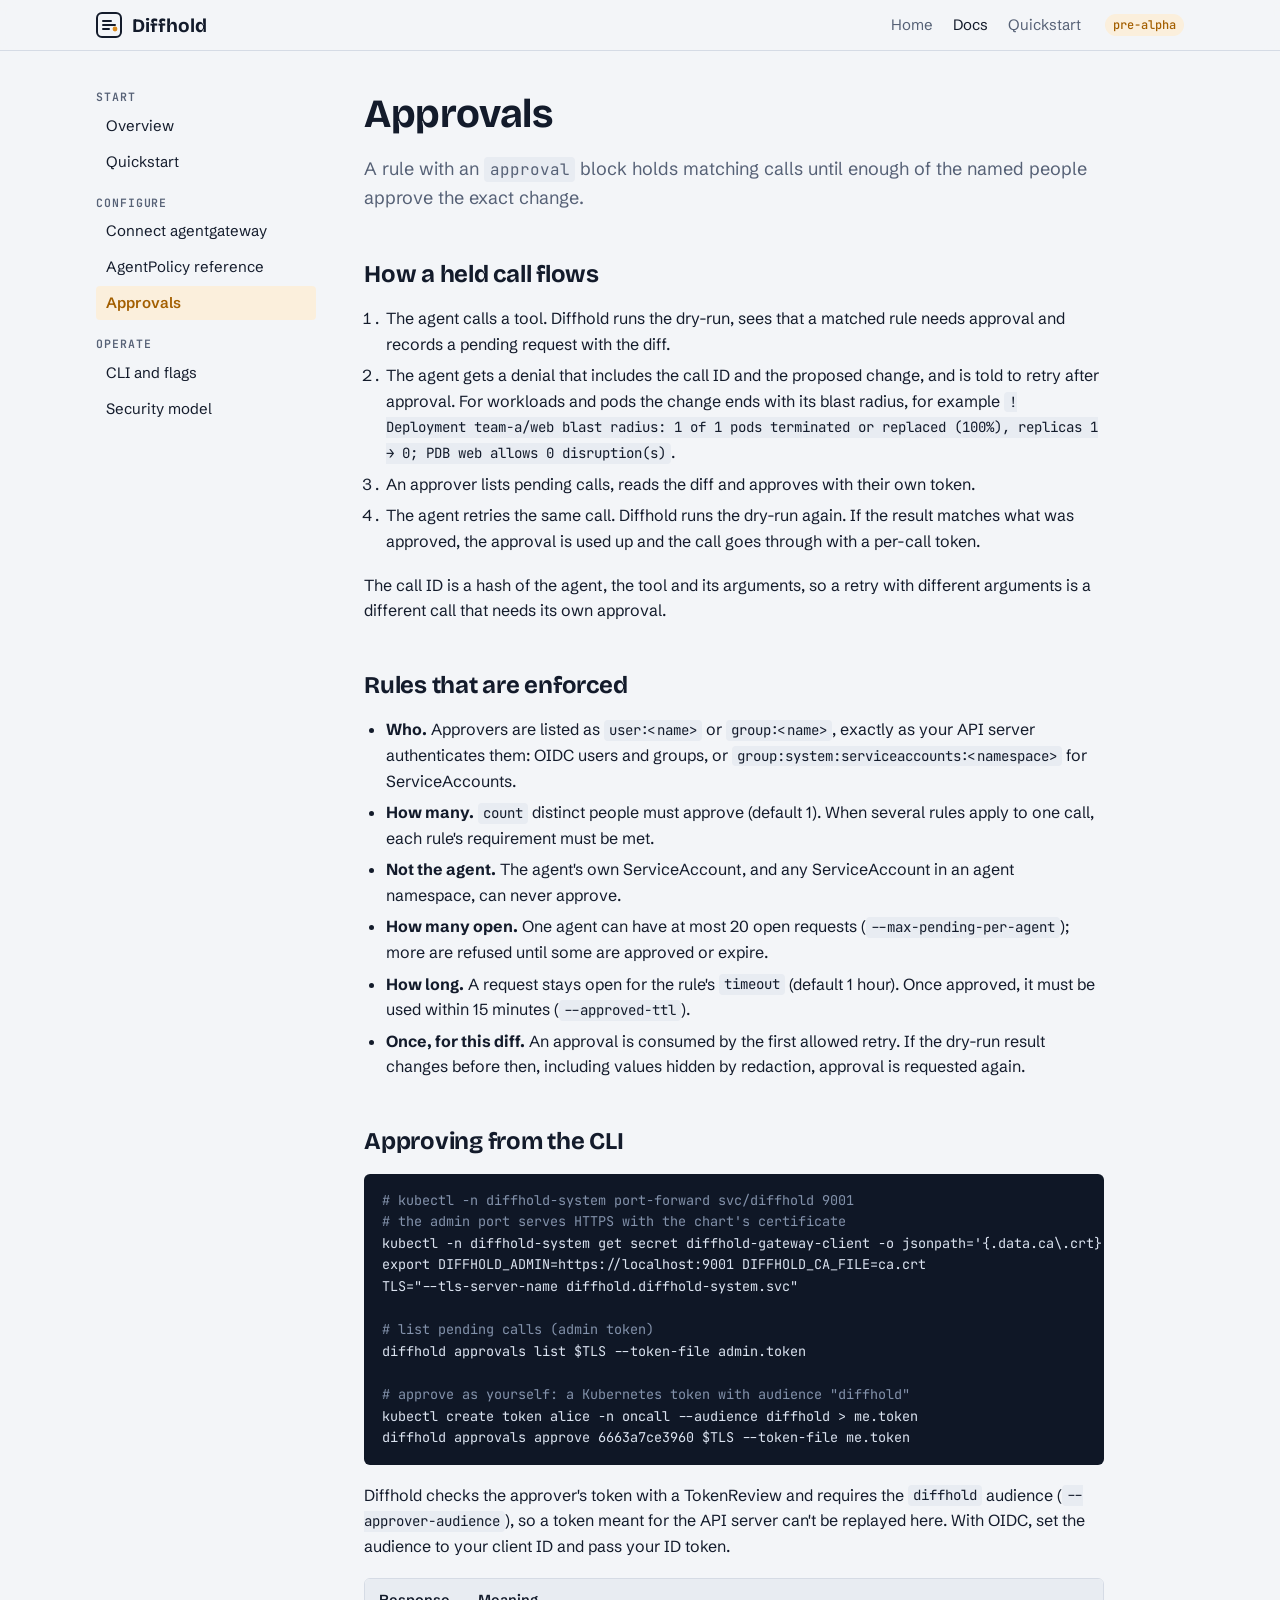
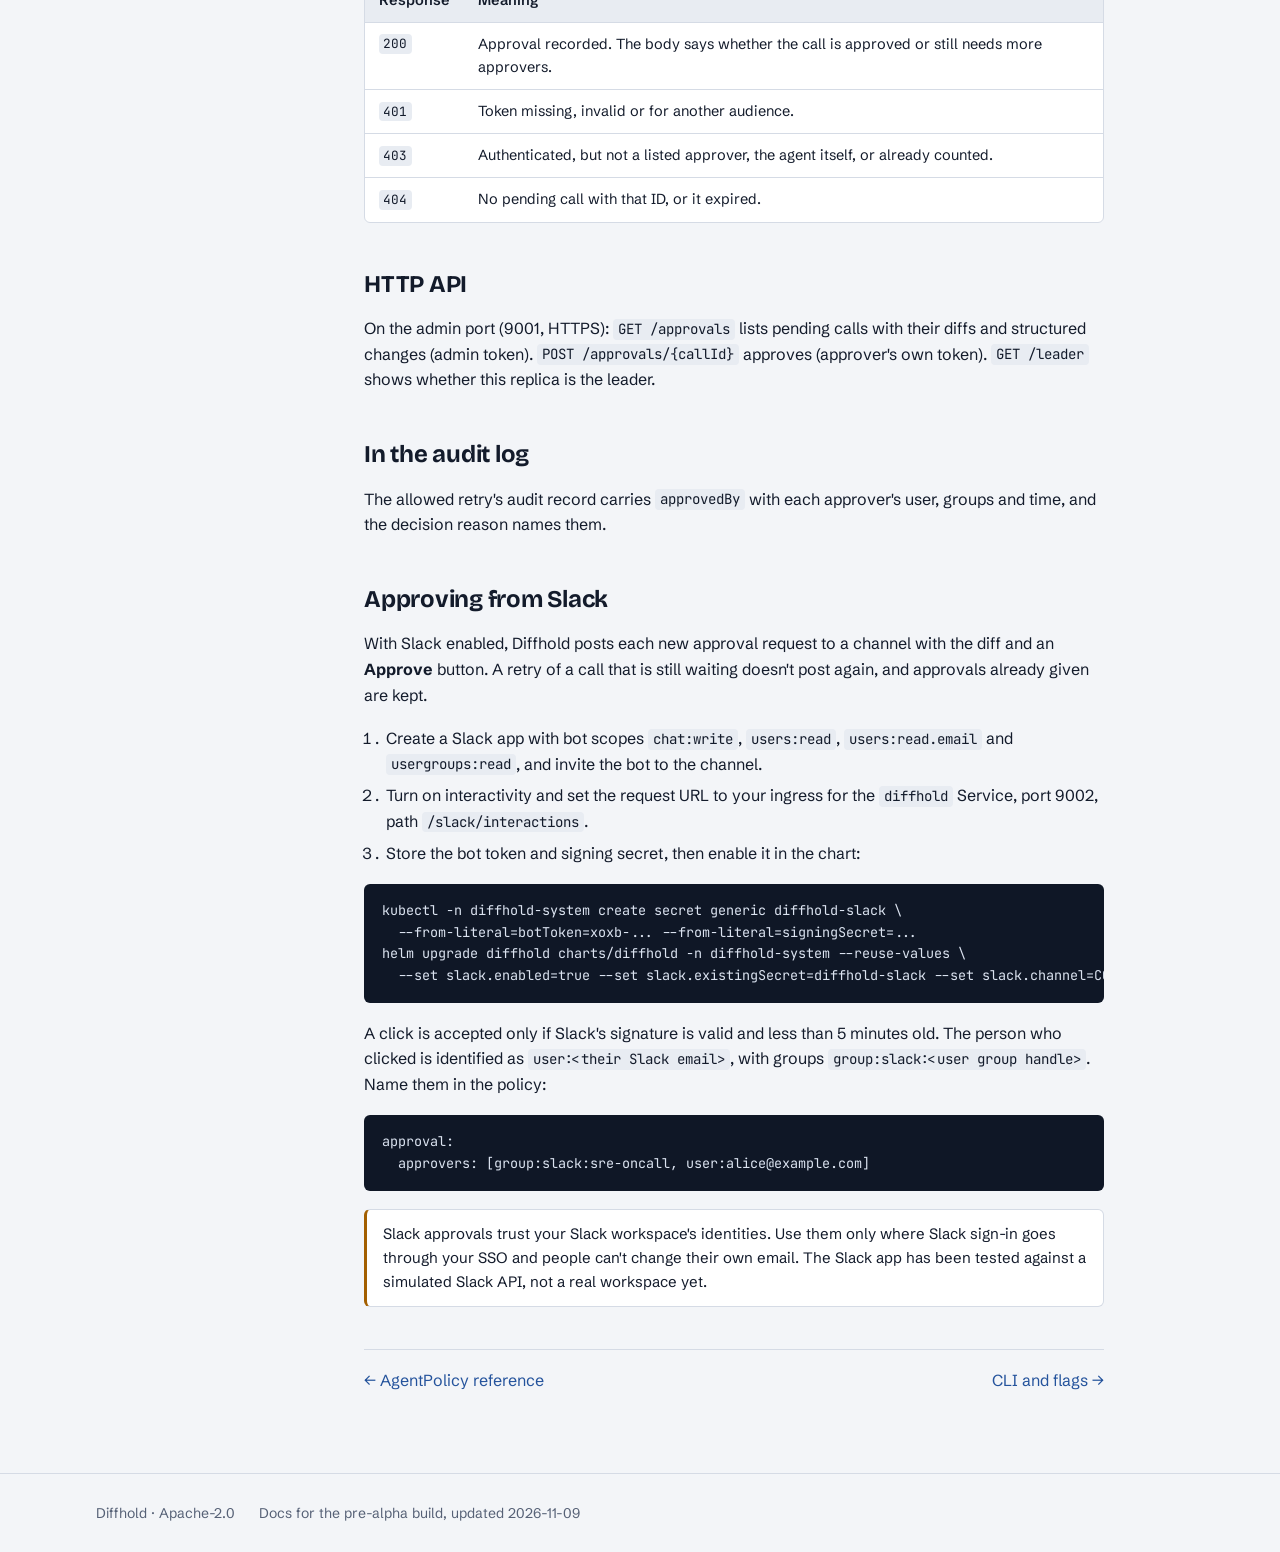
==== approvals.html @ 68f6a3fb "Publish the Diffhold site Signed-off-by: vikishi <76866310+vikishi@users.noreply.github.com>" ====
<!doctype html>
<html lang="en">
<head>
<meta charset="utf-8">
<meta name="viewport" content="width=device-width, initial-scale=1, viewport-fit=cover">
<title>Approvals · Diffhold docs</title>
<link rel="preconnect" href="https://fonts.googleapis.com">
<link rel="preconnect" href="https://fonts.gstatic.com" crossorigin>
<link rel="stylesheet" href="https://fonts.googleapis.com/css2?family=Bricolage+Grotesque:opsz,wght@12..96,500..800&family=Schibsted+Grotesk:ital,wght@0,400;0,500;0,600;1,400&family=JetBrains+Mono:wght@400;500;600&display=swap">
<link rel="stylesheet" href="site.css">
</head>
<body>
<header class="topbar">
  <div class="wrap">
    <a class="brand" href="./" aria-label="Diffhold home">
      <svg width="26" height="26" viewBox="0 0 26 26" aria-hidden="true"><rect x="1" y="1" width="24" height="24" rx="5" fill="none" stroke="currentColor" stroke-width="2"/><path d="M7 9h8M7 13h12M7 17h6" stroke="currentColor" stroke-width="2" stroke-linecap="round"/><circle cx="19" cy="17" r="2.4" fill="#d98a1f"/></svg>
      Diffhold
    </a>
    <nav class="topnav" aria-label="Main">
      <a class="hide-sm" href="./">Home</a>
      <a href="docs.html" aria-current="page">Docs</a>
      <a href="quickstart.html">Quickstart</a>
    </nav>
    <span class="status-pill">pre-alpha</span>
  </div>
</header>
<div class="wrap docs">
<nav class="sidenav" aria-label="Documentation">
<div><h4>Start</h4><ul><li><a href="docs.html">Overview</a></li><li><a href="quickstart.html">Quickstart</a></li></ul></div>
<div><h4>Configure</h4><ul><li><a href="gateway.html">Connect agentgateway</a></li><li><a href="policy.html">AgentPolicy reference</a></li><li><a href="approvals.html" aria-current="page">Approvals</a></li></ul></div>
<div><h4>Operate</h4><ul><li><a href="cli.html">CLI and flags</a></li><li><a href="security.html">Security model</a></li></ul></div>
</nav>
<main class="doc">
<h1>Approvals</h1>
<p class="lede">A rule with an <code>approval</code> block holds matching calls until enough of the named people approve the exact change.</p>

<h2>How a held call flows</h2>
<ol>
  <li>The agent calls a tool. Diffhold runs the dry-run, sees that a matched rule needs approval and records a pending request with the diff.</li>
  <li>The agent gets a denial that includes the call ID and the proposed change, and is told to retry after approval. For workloads and pods the change ends with its blast radius, for example <code>! Deployment team-a/web blast radius: 1 of 1 pods terminated or replaced (100%), replicas 1 → 0; PDB web allows 0 disruption(s)</code>.</li>
  <li>An approver lists pending calls, reads the diff and approves with their own token.</li>
  <li>The agent retries the same call. Diffhold runs the dry-run again. If the result matches what was approved, the approval is used up and the call goes through with a per-call token.</li>
</ol>
<p>The call ID is a hash of the agent, the tool and its arguments, so a retry with different arguments is a different call that needs its own approval.</p>

<h2>Rules that are enforced</h2>
<ul>
  <li><b>Who.</b> Approvers are listed as <code>user:&lt;name&gt;</code> or <code>group:&lt;name&gt;</code>, exactly as your API server authenticates them: OIDC users and groups, or <code>group:system:serviceaccounts:&lt;namespace&gt;</code> for ServiceAccounts.</li>
  <li><b>How many.</b> <code>count</code> distinct people must approve (default 1). When several rules apply to one call, each rule's requirement must be met.</li>
  <li><b>Not the agent.</b> The agent's own ServiceAccount, and any ServiceAccount in an agent namespace, can never approve.</li>
  <li><b>How many open.</b> One agent can have at most 20 open requests (<code>--max-pending-per-agent</code>); more are refused until some are approved or expire.</li>
  <li><b>How long.</b> A request stays open for the rule's <code>timeout</code> (default 1 hour). Once approved, it must be used within 15 minutes (<code>--approved-ttl</code>).</li>
  <li><b>Once, for this diff.</b> An approval is consumed by the first allowed retry. If the dry-run result changes before then, including values hidden by redaction, approval is requested again.</li>
</ul>

<h2>Approving from the CLI</h2>
<pre><span class="c"># kubectl -n diffhold-system port-forward svc/diffhold 9001</span>
<span class="c"># the admin port serves HTTPS with the chart's certificate</span>
kubectl -n diffhold-system get secret diffhold-gateway-client -o jsonpath='{.data.ca\.crt}' | base64 -d &gt; ca.crt
export DIFFHOLD_ADMIN=https://localhost:9001 DIFFHOLD_CA_FILE=ca.crt
TLS="--tls-server-name diffhold.diffhold-system.svc"

<span class="c"># list pending calls (admin token)</span>
diffhold approvals list $TLS --token-file admin.token

<span class="c"># approve as yourself: a Kubernetes token with audience "diffhold"</span>
kubectl create token alice -n oncall --audience diffhold &gt; me.token
diffhold approvals approve 6663a7ce3960 $TLS --token-file me.token</pre>
<p>Diffhold checks the approver's token with a TokenReview and requires the <code>diffhold</code> audience (<code>--approver-audience</code>), so a token meant for the API server can't be replayed here. With OIDC, set the audience to your client ID and pass your ID token.</p>
<div class="tbl"><table>
  <tr><th>Response</th><th>Meaning</th></tr>
  <tr><td><code>200</code></td><td>Approval recorded. The body says whether the call is approved or still needs more approvers.</td></tr>
  <tr><td><code>401</code></td><td>Token missing, invalid or for another audience.</td></tr>
  <tr><td><code>403</code></td><td>Authenticated, but not a listed approver, the agent itself, or already counted.</td></tr>
  <tr><td><code>404</code></td><td>No pending call with that ID, or it expired.</td></tr>
</table></div>

<h2>HTTP API</h2>
<p>On the admin port (9001, HTTPS): <code>GET /approvals</code> lists pending calls with their diffs and structured changes (admin token). <code>POST /approvals/{callId}</code> approves (approver's own token). <code>GET /leader</code> shows whether this replica is the leader.</p>

<h2>In the audit log</h2>
<p>The allowed retry's audit record carries <code>approvedBy</code> with each approver's user, groups and time, and the decision reason names them.</p>

<h2>Approving from Slack</h2>
<p>With Slack enabled, Diffhold posts each new approval request to a channel with the diff and an <b>Approve</b> button. A retry of a call that is still waiting doesn't post again, and approvals already given are kept.</p>
<ol>
  <li>Create a Slack app with bot scopes <code>chat:write</code>, <code>users:read</code>, <code>users:read.email</code> and <code>usergroups:read</code>, and invite the bot to the channel.</li>
  <li>Turn on interactivity and set the request URL to your ingress for the <code>diffhold</code> Service, port 9002, path <code>/slack/interactions</code>.</li>
  <li>Store the bot token and signing secret, then enable it in the chart:</li>
</ol>
<pre>kubectl -n diffhold-system create secret generic diffhold-slack \
  --from-literal=botToken=xoxb-... --from-literal=signingSecret=...
helm upgrade diffhold charts/diffhold -n diffhold-system --reuse-values \
  --set slack.enabled=true --set slack.existingSecret=diffhold-slack --set slack.channel=C0123456789</pre>
<p>A click is accepted only if Slack's signature is valid and less than 5 minutes old. The person who clicked is identified as <code>user:&lt;their Slack email&gt;</code>, with groups <code>group:slack:&lt;user group handle&gt;</code>. Name them in the policy:</p>
<pre>approval:
  approvers: [group:slack:sre-oncall, user:alice@example.com]</pre>
<div class="note">Slack approvals trust your Slack workspace's identities. Use them only where Slack sign-in goes through your SSO and people can't change their own email. The Slack app has been tested against a simulated Slack API, not a real workspace yet.</div>
<div class="pager"><a href="policy.html">← AgentPolicy reference</a><a href="cli.html">CLI and flags →</a></div>
</main>
</div>
<footer class="foot"><div class="wrap"><span>Diffhold · Apache-2.0</span><span>Docs for the pre-alpha build, updated 2026-11-09</span></div></footer>
</body>
</html>
---- site.css ----
/* Layout: change-control console. Landing: one wide column with a live "held change" card as the hero. Docs: sticky top bar, left nav, 70ch reading column; code and tables scroll in place. */
:root {
  --bg: #f3f5f8;
  --surface: #ffffff;
  --sunk: #e8ecf2;
  --ink: #131b2b;
  --muted: #566176;
  --rule: #d5dbe5;
  --hold: #a35f00;
  --hold-soft: #fbefdc;
  --add: #17703f;
  --add-soft: #e1f2e7;
  --del: #b02a20;
  --del-soft: #fbe6e3;
  --link: #24539c;
  --code-bg: #0f1726;
  --code-ink: #dbe3f0;
  --code-muted: #8392ab;
  --code-key: #f2b35c;
  --f-display: "Bricolage Grotesque", "Arial Narrow", system-ui, sans-serif;
  --f-body: "Schibsted Grotesk", system-ui, -apple-system, "Segoe UI", sans-serif;
  --f-mono: "JetBrains Mono", ui-monospace, "SFMono-Regular", Menlo, monospace;
  --radius: 6px;
  --max: 1120px;
}
@media (prefers-color-scheme: dark) {
  :root:not([data-theme="light"]) {
    --bg: #0c111b; --surface: #131a28; --sunk: #182134; --ink: #e4e9f2; --muted: #98a3b8; --rule: #263147;
    --hold: #f0a443; --hold-soft: #33240f; --add: #5cc98a; --add-soft: #12291d; --del: #f0786d; --del-soft: #34171a;
    --link: #8db4f2; --code-bg: #080c14; --code-ink: #dbe3f0; --code-muted: #7d8aa3; --code-key: #f2b35c;
    color-scheme: dark;
  }
}
:root[data-theme="dark"] {
  --bg: #0c111b; --surface: #131a28; --sunk: #182134; --ink: #e4e9f2; --muted: #98a3b8; --rule: #263147;
  --hold: #f0a443; --hold-soft: #33240f; --add: #5cc98a; --add-soft: #12291d; --del: #f0786d; --del-soft: #34171a;
  --link: #8db4f2; --code-bg: #080c14; --code-ink: #dbe3f0; --code-muted: #7d8aa3; --code-key: #f2b35c;
  color-scheme: dark;
}

* { box-sizing: border-box; }
html { -webkit-text-size-adjust: 100%; }
body {
  margin: 0;
  background: var(--bg);
  color: var(--ink);
  font: 16px/1.6 var(--f-body);
}
a { color: var(--link); text-underline-offset: 2px; }
a:focus-visible, button:focus-visible { outline: 2px solid var(--hold); outline-offset: 2px; border-radius: 3px; }
h1, h2, h3 { font-family: var(--f-display); line-height: 1.15; text-wrap: balance; margin: 0; letter-spacing: -0.01em; }
p { margin: 0; }
code { font-family: var(--f-mono); font-size: 0.88em; background: var(--sunk); padding: 0.1em 0.35em; border-radius: 4px; }
.wrap {
  max-width: var(--max);
  margin: 0 auto;
  padding-left: max(16px, env(safe-area-inset-left, 0px));
  padding-right: max(16px, env(safe-area-inset-right, 0px));
}

body::before { content: ""; position: fixed; inset: 0 0 auto; height: env(safe-area-inset-top, 0px); z-index: 10; background: var(--bg); }
.topbar {
  position: sticky; top: env(safe-area-inset-top, 0px); z-index: 5;
  background: color-mix(in srgb, var(--bg) 88%, transparent);
  backdrop-filter: blur(8px);
  border-bottom: 1px solid var(--rule);
}
.topbar .wrap { display: flex; align-items: center; gap: 24px; padding-block: 12px; }
.brand { display: flex; align-items: center; gap: 10px; text-decoration: none; color: var(--ink); font: 700 19px/1 var(--f-display); }
.brand svg { flex: none; }
.topnav { display: flex; gap: 20px; margin-left: auto; flex-wrap: wrap; }
.topnav a { color: var(--muted); text-decoration: none; font-size: 15px; }
.topnav a:hover, .topnav a[aria-current="page"] { color: var(--ink); }
.status-pill { font: 500 12px/1 var(--f-mono); color: var(--hold); background: var(--hold-soft); padding: 5px 8px; border-radius: 99px; white-space: nowrap; }

pre, .code {
  font: 13.5px/1.6 var(--f-mono);
  background: var(--code-bg);
  color: var(--code-ink);
  border-radius: var(--radius);
  overflow-x: auto;
  margin: 0;
}
pre { padding: 16px 18px; }
pre .c { color: var(--code-muted); }
pre .k { color: var(--code-key); }
pre .a { color: #6fd39b; }
pre .d { color: #ff8a80; }
.codecap { font: 500 12px/1 var(--f-mono); color: var(--muted); margin-bottom: 6px; display: block; }

.tbl { overflow-x: auto; border: 1px solid var(--rule); border-radius: var(--radius); background: var(--surface); }
table { border-collapse: collapse; width: 100%; font-size: 14.5px; }
th, td { text-align: left; vertical-align: top; padding: 10px 14px; border-bottom: 1px solid var(--rule); }
tr:last-child td { border-bottom: 0; }
th { font-weight: 600; background: var(--sunk); white-space: nowrap; }
td code { white-space: nowrap; }

.chip { font: 600 11.5px/1 var(--f-mono); padding: 4px 7px; border-radius: 4px; letter-spacing: 0.04em; white-space: nowrap; }
.chip.allow { color: var(--add); background: var(--add-soft); }
.chip.deny { color: var(--del); background: var(--del-soft); }
.chip.hold { color: var(--hold); background: var(--hold-soft); }

.foot { border-top: 1px solid var(--rule); color: var(--muted); font-size: 14px; }
.foot .wrap { display: flex; flex-wrap: wrap; gap: 8px 24px; padding-block: 28px; }

/* Docs */
.docs { display: grid; grid-template-columns: 220px minmax(0, 1fr); gap: 48px; padding-block: 40px 80px; }
.sidenav { position: sticky; top: calc(env(safe-area-inset-top, 0px) + 72px); align-self: start; display: grid; gap: 18px; }
.sidenav h4 { margin: 0 0 6px; font: 600 11.5px/1 var(--f-mono); letter-spacing: 0.08em; text-transform: uppercase; color: var(--muted); }
.sidenav ul { list-style: none; margin: 0; padding: 0; display: grid; gap: 2px; }
.sidenav a { display: block; padding: 5px 10px; border-radius: 4px; color: var(--ink); text-decoration: none; font-size: 15px; }
.sidenav a:hover { background: var(--sunk); }
.sidenav a[aria-current="page"] { background: var(--hold-soft); color: var(--hold); font-weight: 600; }
.doc { min-width: 0; max-width: 74ch; display: grid; gap: 18px; }
.doc > h1 { font-size: clamp(30px, 4vw, 40px); }
.doc > .lede { font-size: 18px; color: var(--muted); }
.doc > h2 { font-size: 24px; margin-top: 22px; padding-top: 8px; }
.doc > h3 { font-size: 18px; margin-top: 8px; }
.doc ul, .doc ol { margin: 0; padding-left: 22px; display: grid; gap: 6px; }
.note { border: 1px solid var(--rule); border-left: 3px solid var(--hold); background: var(--surface); padding: 12px 16px; border-radius: var(--radius); font-size: 15px; }
.pager { display: flex; justify-content: space-between; gap: 16px; border-top: 1px solid var(--rule); padding-top: 18px; margin-top: 24px; flex-wrap: wrap; }
.pager a { text-decoration: none; }

@media (max-width: 820px) {
  .docs { grid-template-columns: minmax(0, 1fr); gap: 20px; padding-block: 20px 60px; }
  .sidenav { position: static; display: flex; gap: 8px; overflow-x: auto; padding-bottom: 6px; border-bottom: 1px solid var(--rule); }
  .sidenav h4 { display: none; }
  .sidenav ul { display: flex; gap: 4px; }
  .sidenav a { white-space: nowrap; }
  .topnav { gap: 14px; }
  .topnav .hide-sm { display: none; }
}
@media (prefers-reduced-motion: reduce) {
  *, *::before, *::after { animation: none !important; transition: none !important; }
}
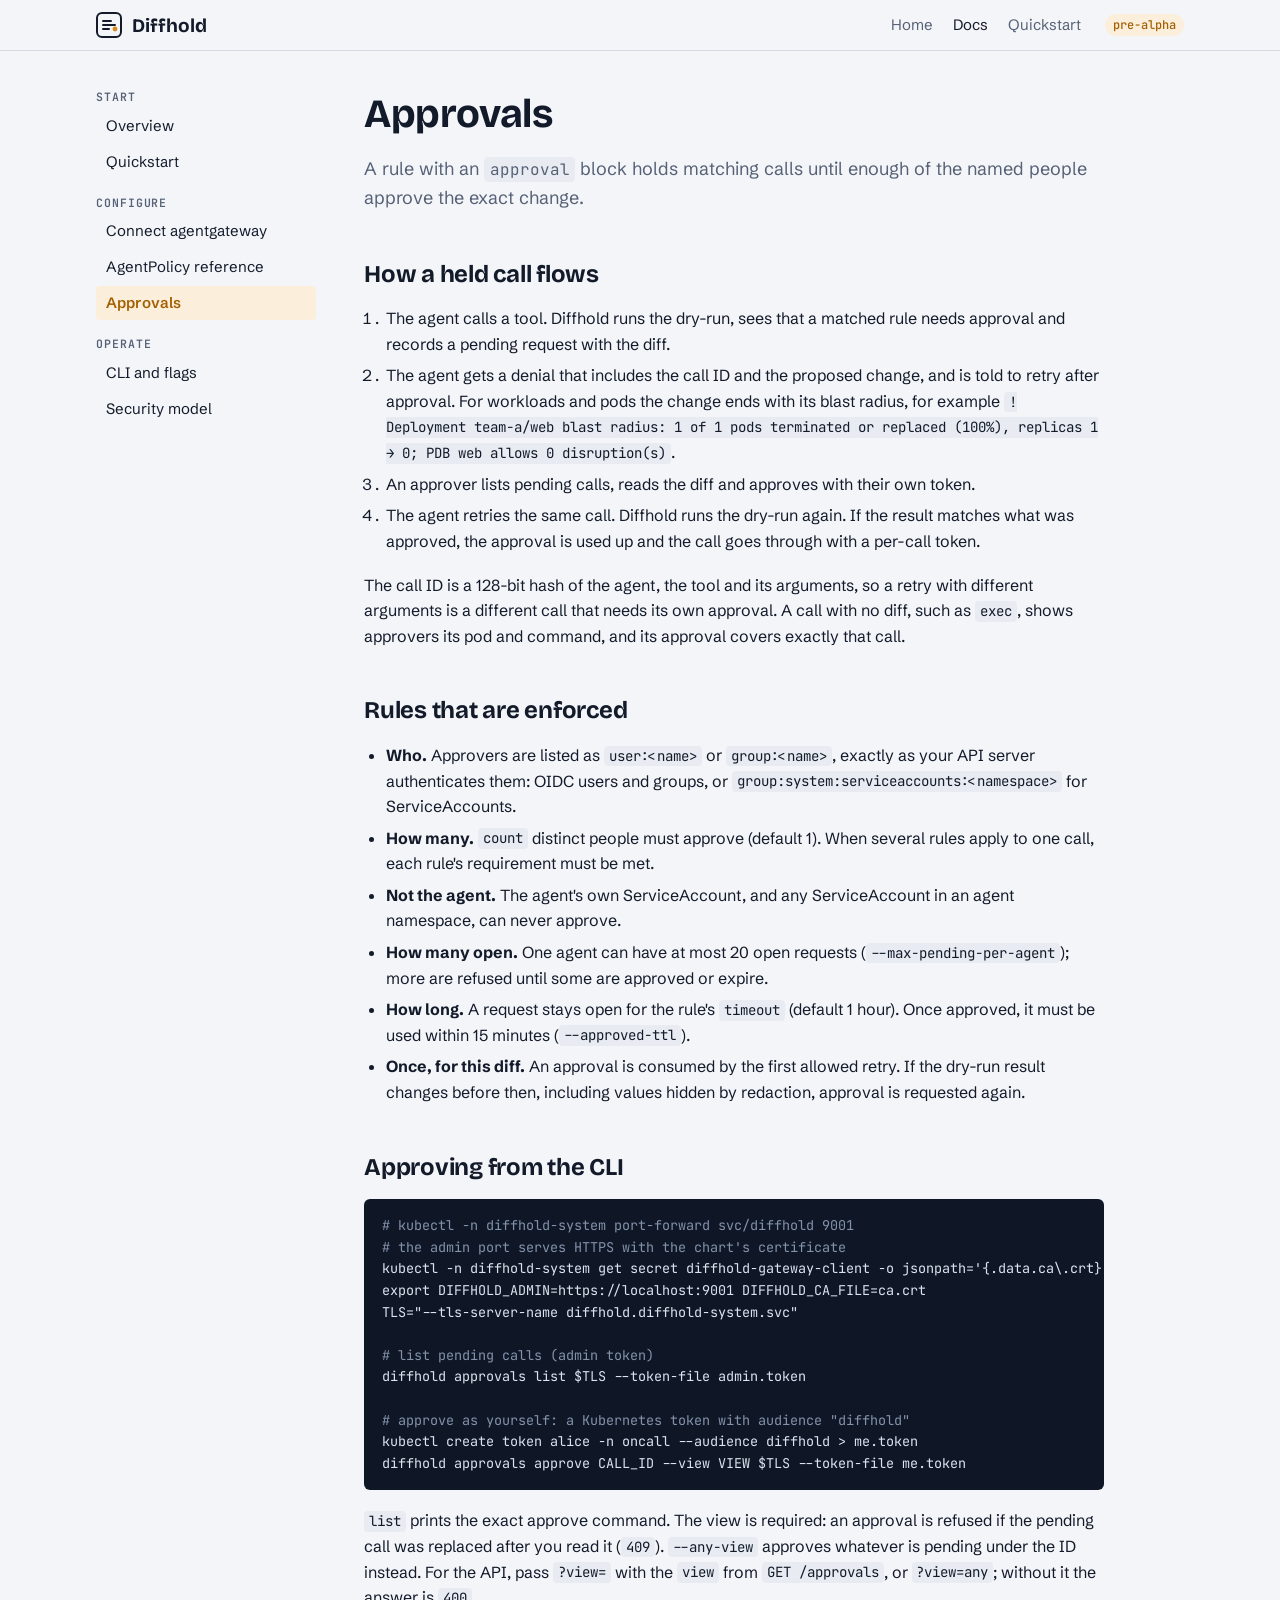
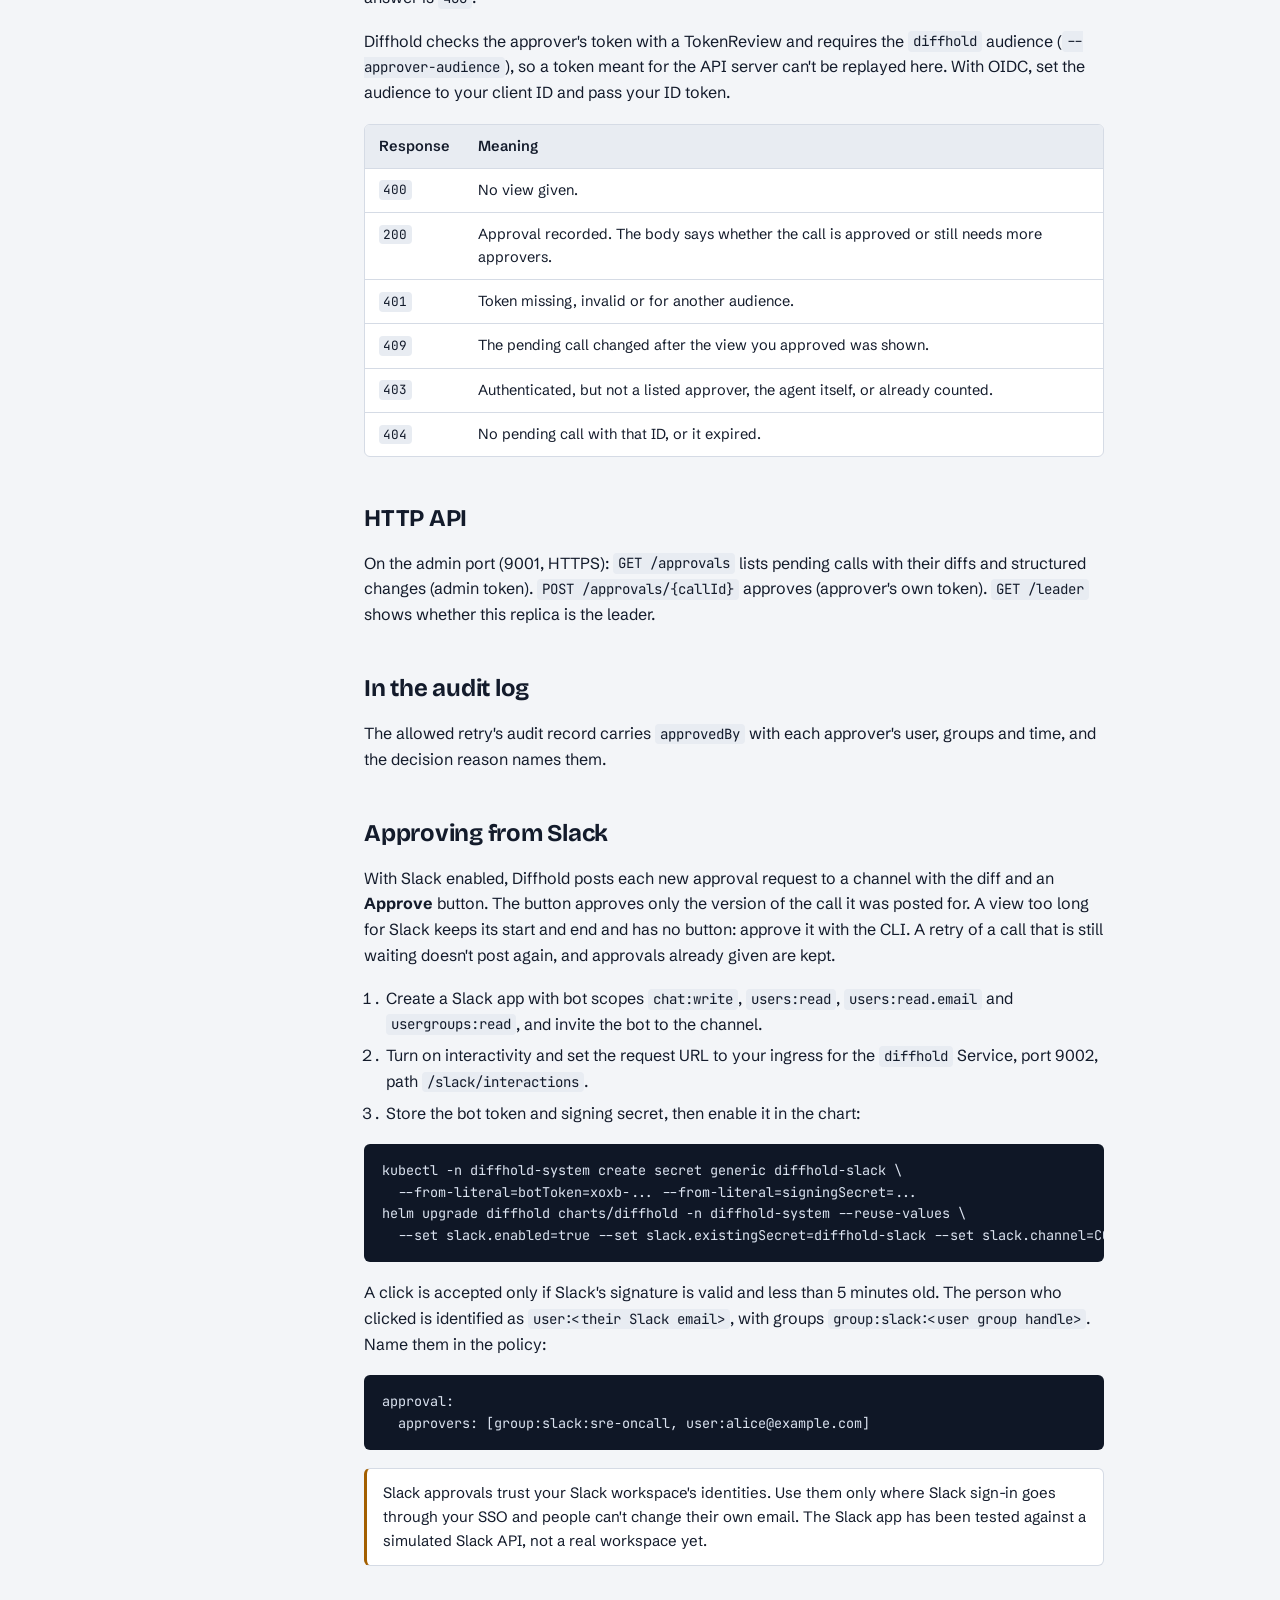
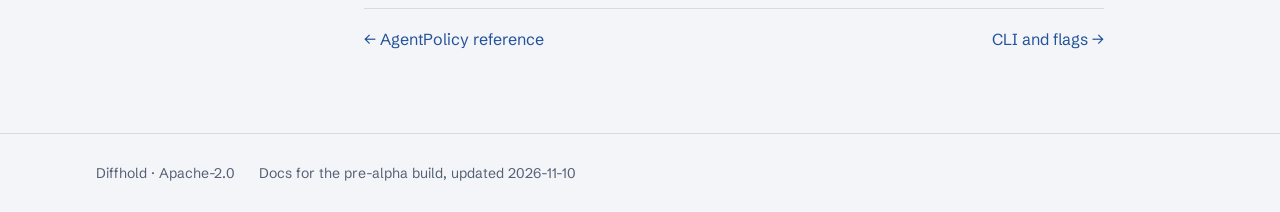
==== commit e7db612f: "Update the site: approvals tied to the view, uninstall refusal, new quickstart" ====
--- a/approvals.html
+++ b/approvals.html
@@ -41,7 +41,7 @@
   <li>An approver lists pending calls, reads the diff and approves with their own token.</li>
   <li>The agent retries the same call. Diffhold runs the dry-run again. If the result matches what was approved, the approval is used up and the call goes through with a per-call token.</li>
 </ol>
-<p>The call ID is a hash of the agent, the tool and its arguments, so a retry with different arguments is a different call that needs its own approval.</p>
+<p>The call ID is a 128-bit hash of the agent, the tool and its arguments, so a retry with different arguments is a different call that needs its own approval. A call with no diff, such as <code>exec</code>, shows approvers its pod and command, and its approval covers exactly that call.</p>
 
 <h2>Rules that are enforced</h2>
 <ul>
@@ -65,12 +65,15 @@
 
 <span class="c"># approve as yourself: a Kubernetes token with audience "diffhold"</span>
 kubectl create token alice -n oncall --audience diffhold &gt; me.token
-diffhold approvals approve 6663a7ce3960 $TLS --token-file me.token</pre>
+diffhold approvals approve CALL_ID --view VIEW $TLS --token-file me.token</pre>
+<p><code>list</code> prints the exact approve command. The view is required: an approval is refused if the pending call was replaced after you read it (<code>409</code>). <code>--any-view</code> approves whatever is pending under the ID instead. For the API, pass <code>?view=</code> with the <code>view</code> from <code>GET /approvals</code>, or <code>?view=any</code>; without it the answer is <code>400</code>.</p>
 <p>Diffhold checks the approver's token with a TokenReview and requires the <code>diffhold</code> audience (<code>--approver-audience</code>), so a token meant for the API server can't be replayed here. With OIDC, set the audience to your client ID and pass your ID token.</p>
 <div class="tbl"><table>
   <tr><th>Response</th><th>Meaning</th></tr>
+  <tr><td><code>400</code></td><td>No view given.</td></tr>
   <tr><td><code>200</code></td><td>Approval recorded. The body says whether the call is approved or still needs more approvers.</td></tr>
   <tr><td><code>401</code></td><td>Token missing, invalid or for another audience.</td></tr>
+  <tr><td><code>409</code></td><td>The pending call changed after the view you approved was shown.</td></tr>
   <tr><td><code>403</code></td><td>Authenticated, but not a listed approver, the agent itself, or already counted.</td></tr>
   <tr><td><code>404</code></td><td>No pending call with that ID, or it expired.</td></tr>
 </table></div>
@@ -82,7 +85,7 @@
 <p>The allowed retry's audit record carries <code>approvedBy</code> with each approver's user, groups and time, and the decision reason names them.</p>
 
 <h2>Approving from Slack</h2>
-<p>With Slack enabled, Diffhold posts each new approval request to a channel with the diff and an <b>Approve</b> button. A retry of a call that is still waiting doesn't post again, and approvals already given are kept.</p>
+<p>With Slack enabled, Diffhold posts each new approval request to a channel with the diff and an <b>Approve</b> button. The button approves only the version of the call it was posted for. A view too long for Slack keeps its start and end and has no button: approve it with the CLI. A retry of a call that is still waiting doesn't post again, and approvals already given are kept.</p>
 <ol>
   <li>Create a Slack app with bot scopes <code>chat:write</code>, <code>users:read</code>, <code>users:read.email</code> and <code>usergroups:read</code>, and invite the bot to the channel.</li>
   <li>Turn on interactivity and set the request URL to your ingress for the <code>diffhold</code> Service, port 9002, path <code>/slack/interactions</code>.</li>
@@ -99,6 +102,6 @@
 <div class="pager"><a href="policy.html">← AgentPolicy reference</a><a href="cli.html">CLI and flags →</a></div>
 </main>
 </div>
-<footer class="foot"><div class="wrap"><span>Diffhold · Apache-2.0</span><span>Docs for the pre-alpha build, updated 2026-11-09</span></div></footer>
+<footer class="foot"><div class="wrap"><span>Diffhold · Apache-2.0</span><span>Docs for the pre-alpha build, updated 2026-11-10</span></div></footer>
 </body>
 </html>
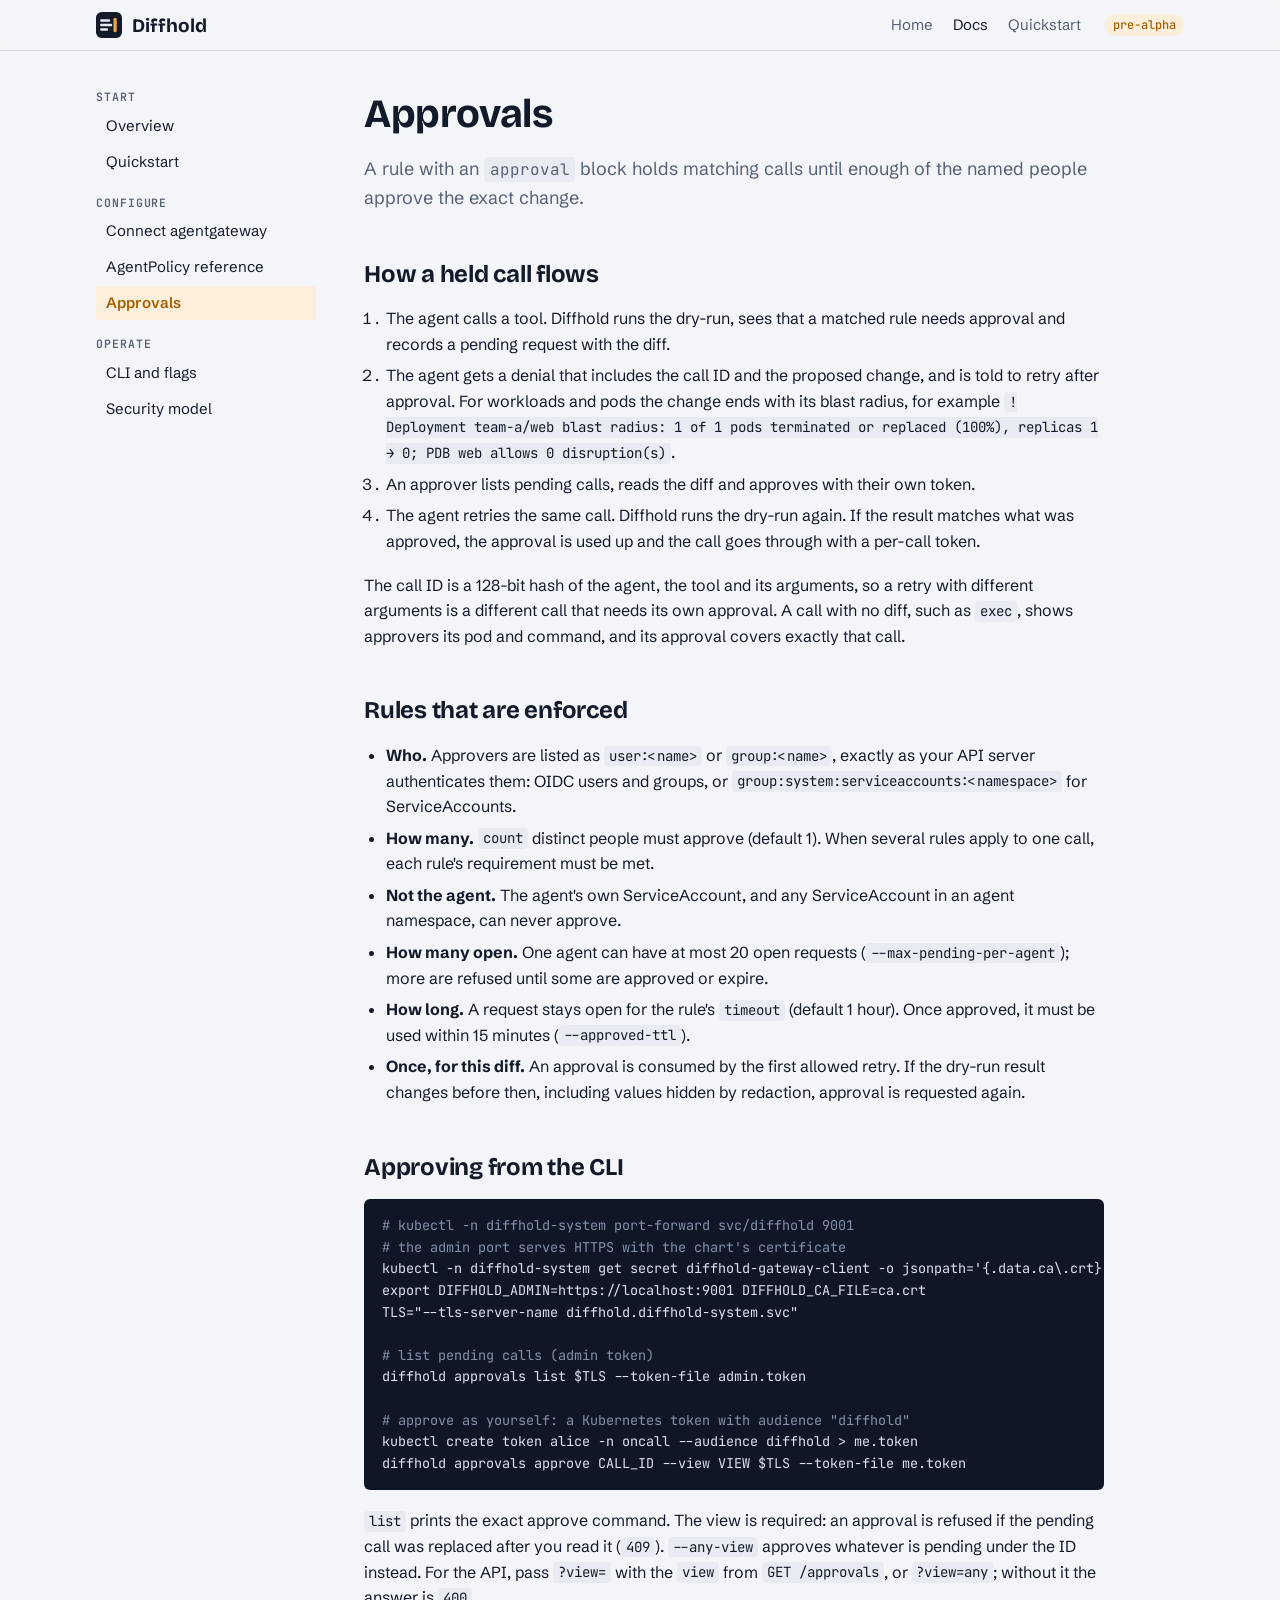
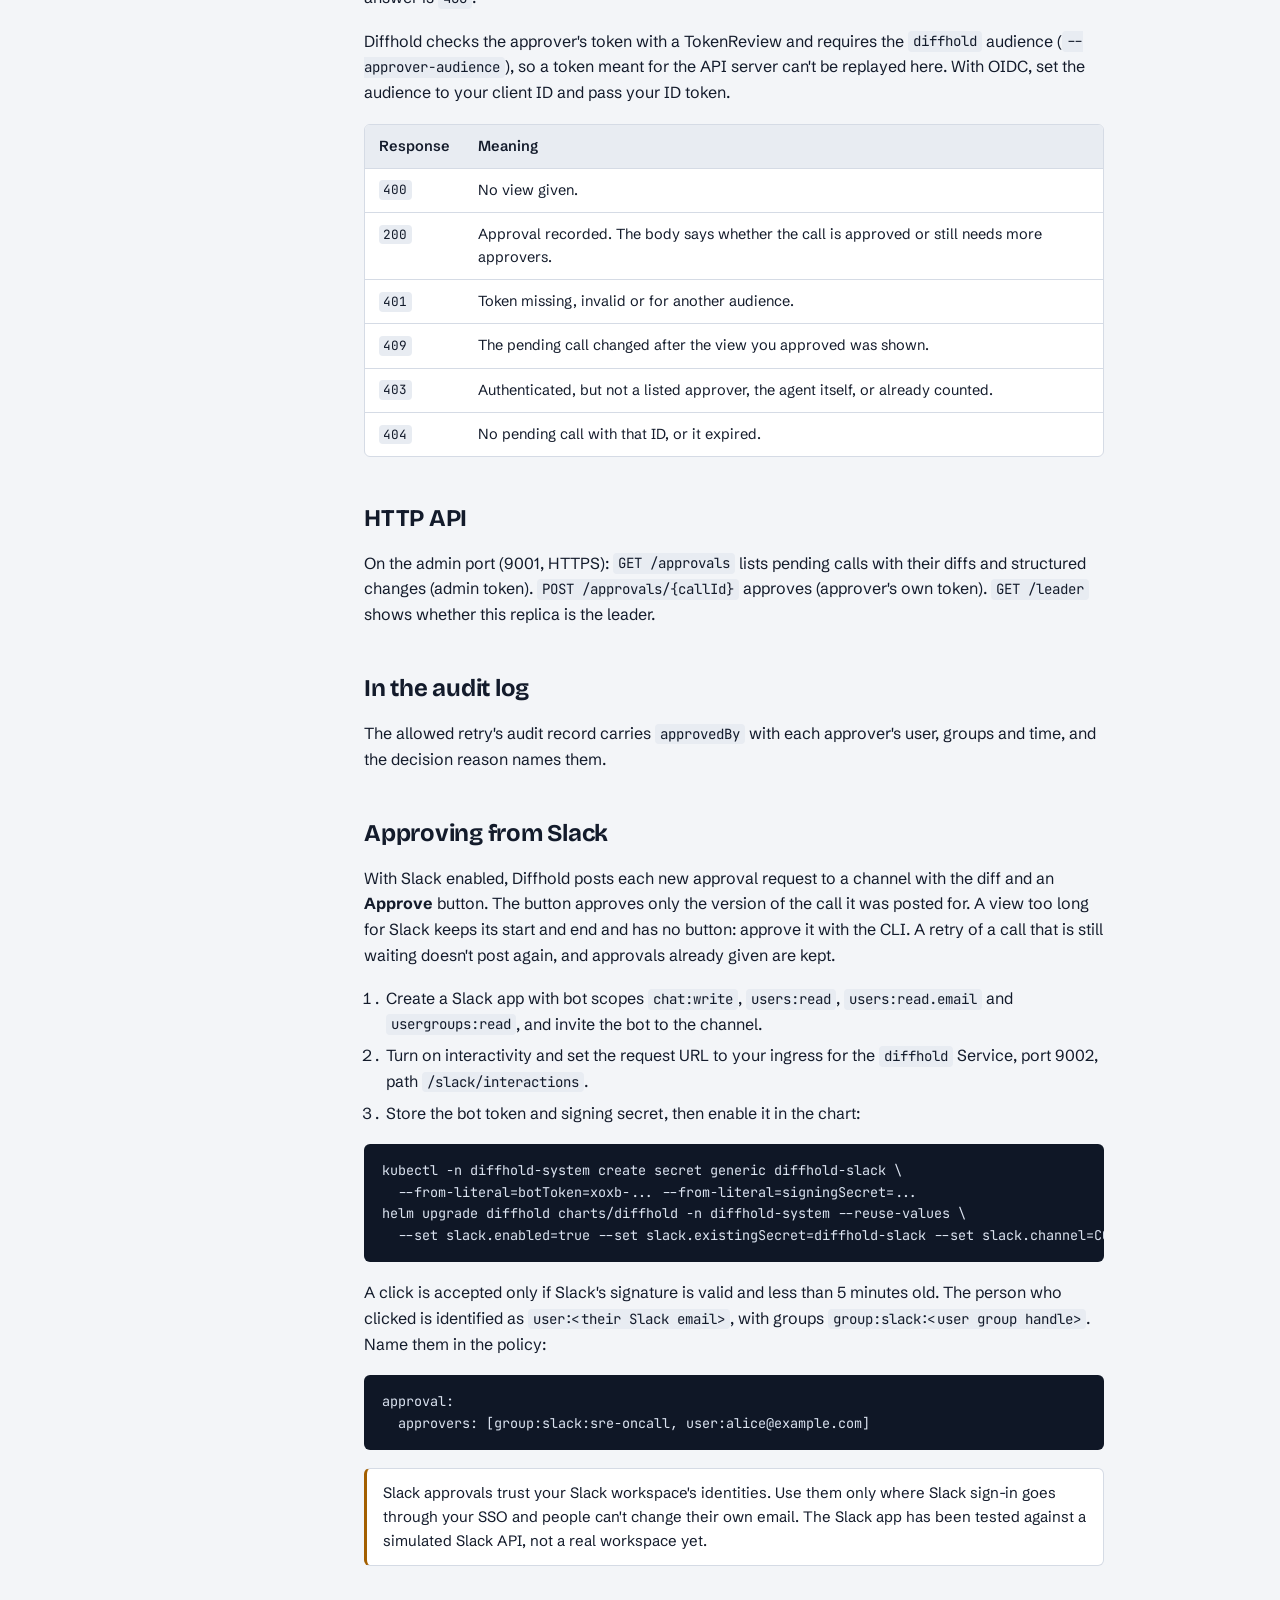
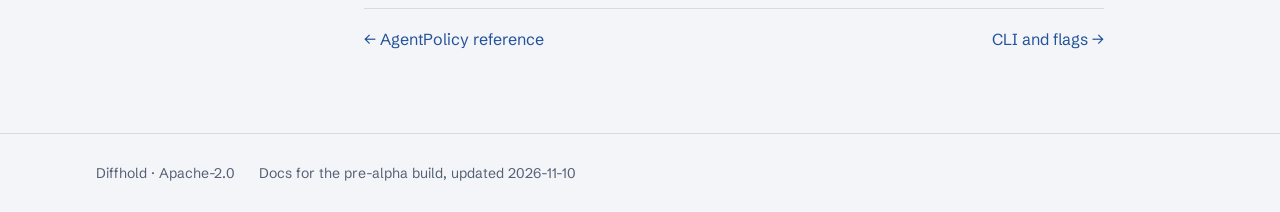
==== commit 3ac4b392: "Site: logo, favicon and social preview image Adds the Diffhold mark, favicon, apple touch icon and o" ====
--- a/approvals.html
+++ b/approvals.html
@@ -8,12 +8,28 @@
 <link rel="preconnect" href="https://fonts.gstatic.com" crossorigin>
 <link rel="stylesheet" href="https://fonts.googleapis.com/css2?family=Bricolage+Grotesque:opsz,wght@12..96,500..800&family=Schibsted+Grotesk:ital,wght@0,400;0,500;0,600;1,400&family=JetBrains+Mono:wght@400;500;600&display=swap">
 <link rel="stylesheet" href="site.css">
+<meta name="description" content="A rule with an approval block holds matching calls until enough of the named people approve the exact change.">
+<link rel="icon" href="logo.svg" type="image/svg+xml">
+<link rel="icon" href="favicon-32.png" sizes="32x32" type="image/png">
+<link rel="apple-touch-icon" href="apple-touch-icon.png">
+<meta name="theme-color" content="#131b2b">
+<meta property="og:type" content="website">
+<meta property="og:site_name" content="Diffhold">
+<meta property="og:title" content="Approvals · Diffhold docs">
+<meta property="og:description" content="A rule with an approval block holds matching calls until enough of the named people approve the exact change.">
+<meta property="og:url" content="https://diffhold.dev/approvals.html">
+<meta property="og:image" content="https://diffhold.dev/og.png">
+<meta property="og:image:width" content="1200">
+<meta property="og:image:height" content="630">
+<meta property="og:image:alt" content="Diffhold: change control for AI agents on Kubernetes">
+<meta name="twitter:card" content="summary_large_image">
+<meta name="twitter:image" content="https://diffhold.dev/og.png">
 </head>
 <body>
 <header class="topbar">
   <div class="wrap">
     <a class="brand" href="./" aria-label="Diffhold home">
-      <svg width="26" height="26" viewBox="0 0 26 26" aria-hidden="true"><rect x="1" y="1" width="24" height="24" rx="5" fill="none" stroke="currentColor" stroke-width="2"/><path d="M7 9h8M7 13h12M7 17h6" stroke="currentColor" stroke-width="2" stroke-linecap="round"/><circle cx="19" cy="17" r="2.4" fill="#d98a1f"/></svg>
+      <svg width="26" height="26" viewBox="0 0 64 64" aria-hidden="true"><rect width="64" height="64" rx="14" fill="#131b2b"/><path d="M13 21h19M13 32h24M13 43h14" stroke="#e4e9f2" stroke-width="6" stroke-linecap="round"/><rect x="43" y="14" width="8" height="36" rx="4" fill="#f0a443"/></svg>
       Diffhold
     </a>
     <nav class="topnav" aria-label="Main">
